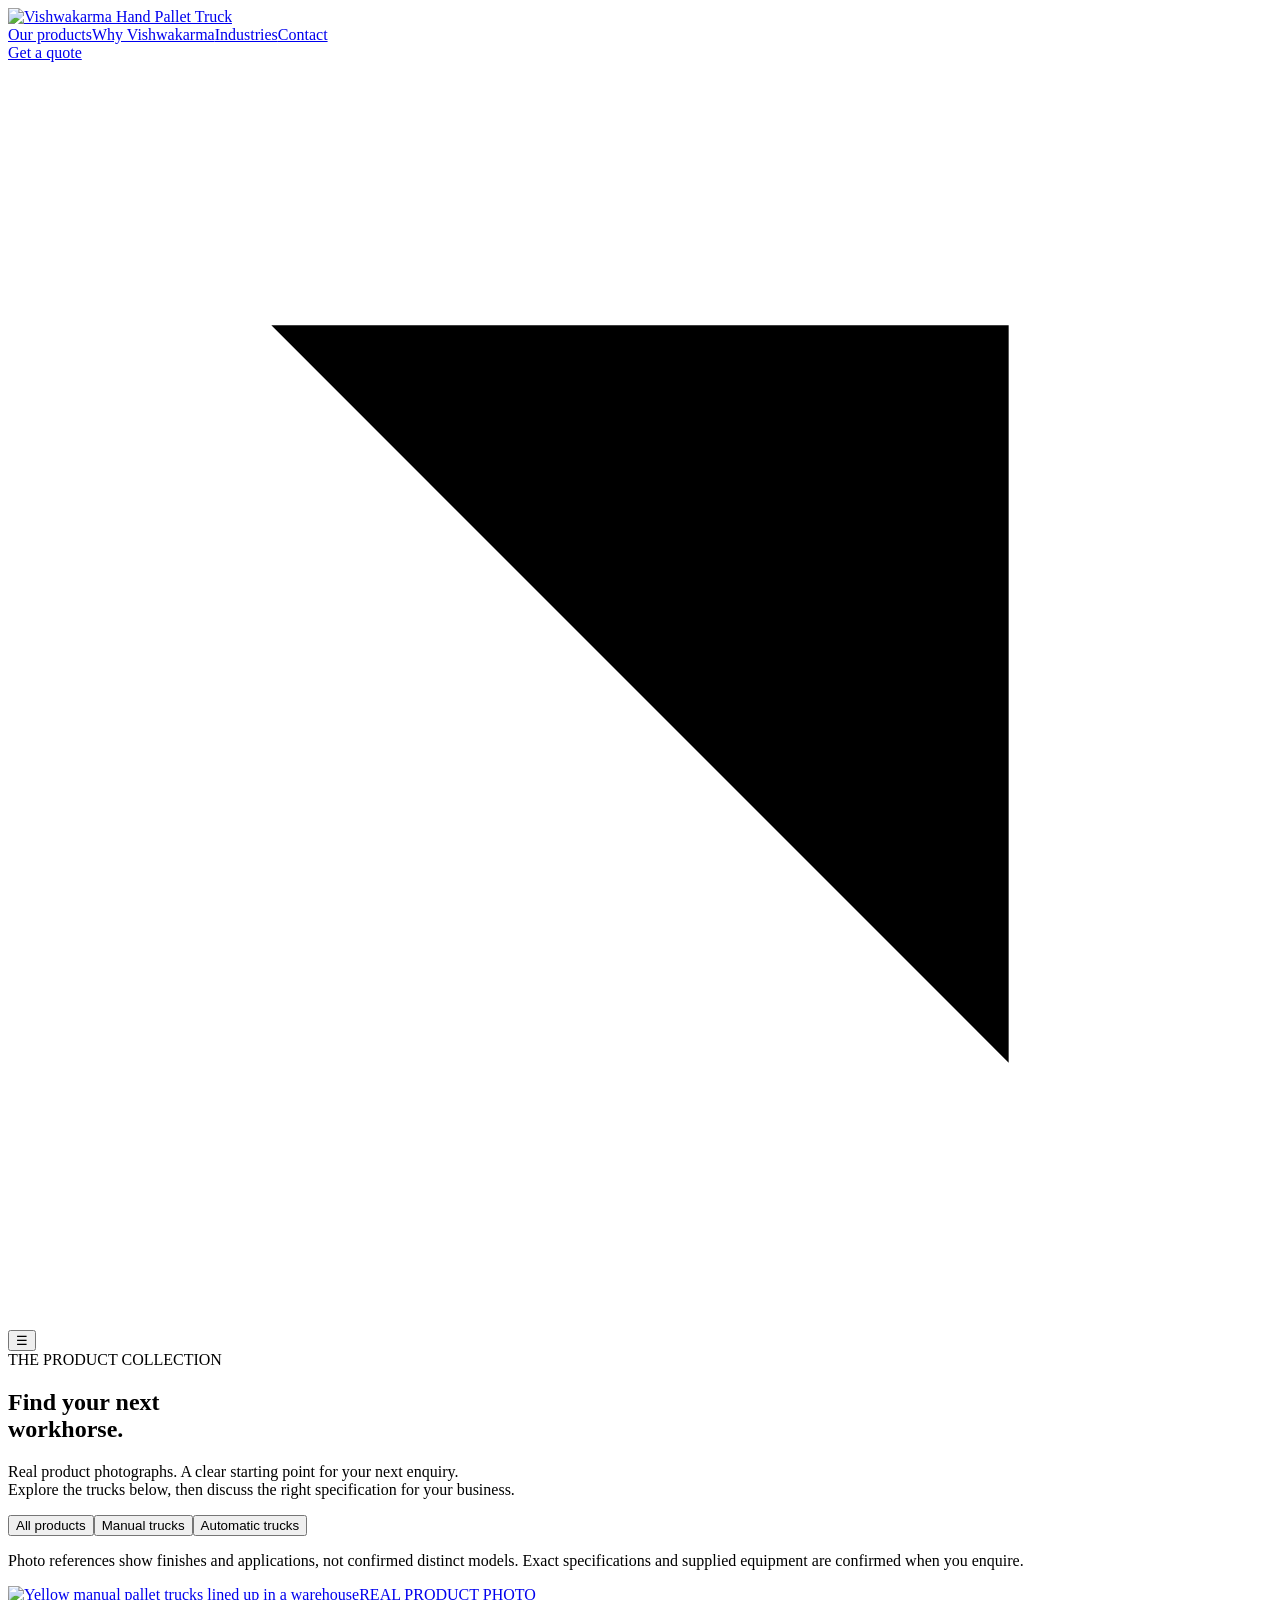
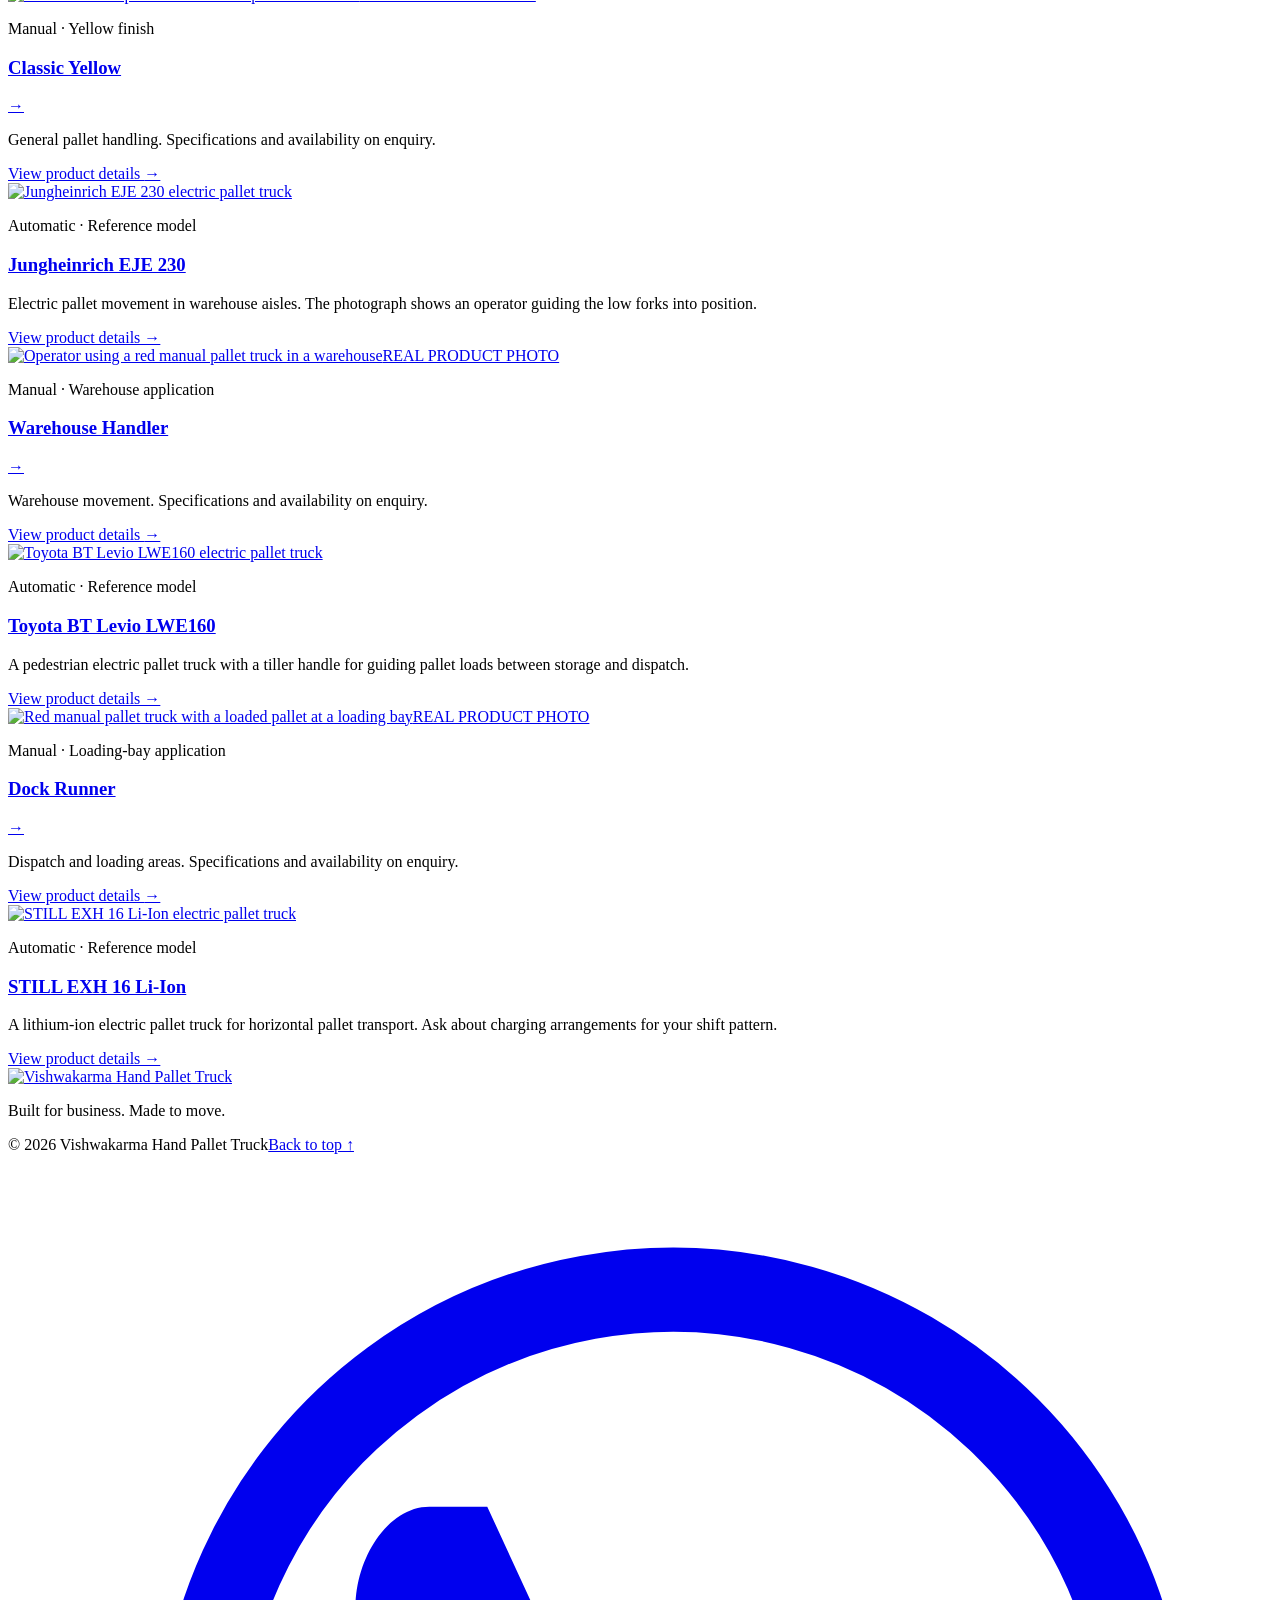
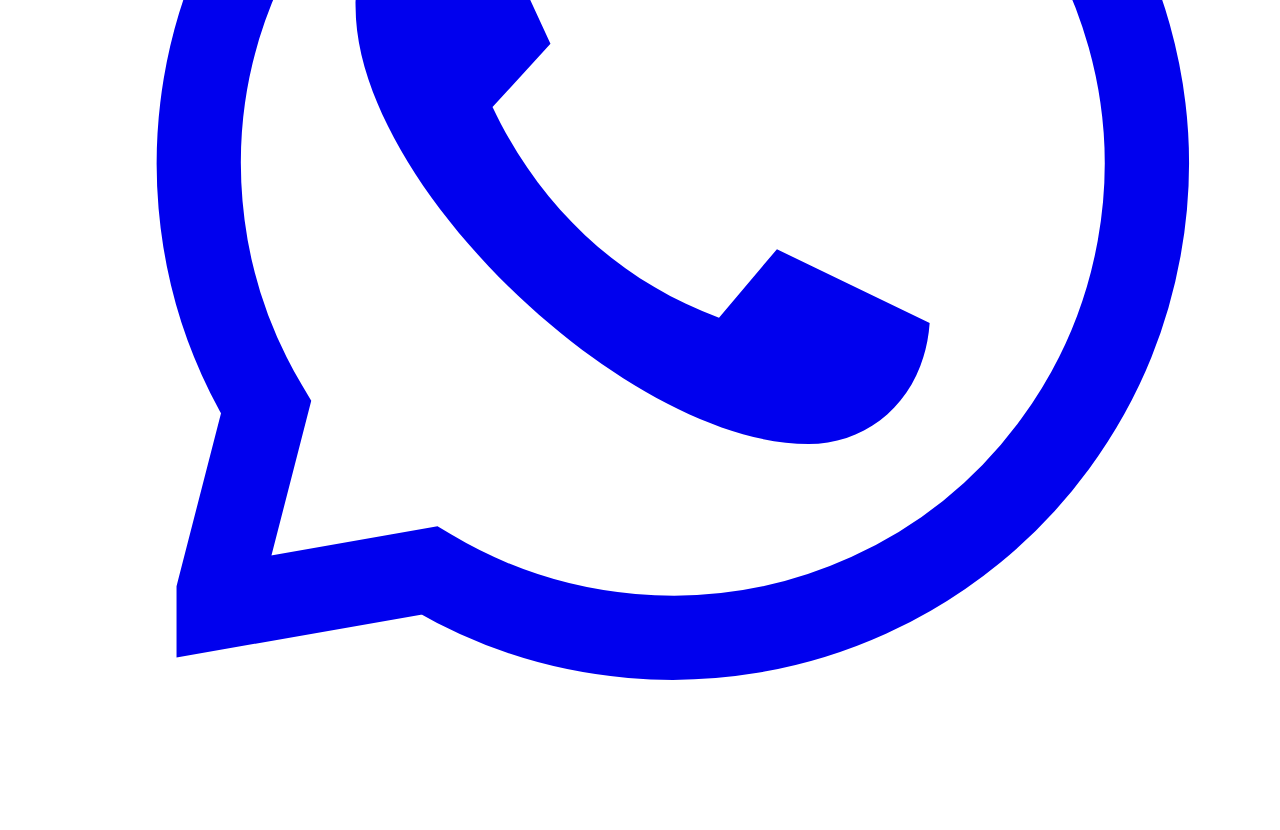
==== products/index.html @ 3842c7f4 "Publish products/index.html" ====
<!doctype html><html lang="en"><head><meta charset="UTF-8"><meta name="viewport" content="width=device-width,initial-scale=1"><title>Pallet Truck Products | Vishwakarma Hand Pallet Truck</title><meta name="description" content="Browse real pallet truck photos and basic details. Enquire about manual and automatic pallet trucks in Ahmedabad."><link rel="canonical" href="https://sahil7103.github.io/vishwakarma-pallet-trucks/products/"><meta property="og:title" content="Pallet Truck Products | Vishwakarma"><meta property="og:description" content="Browse real pallet truck photos and basic details. Enquire about manual and automatic pallet trucks in Ahmedabad."><meta property="og:type" content="website"><link rel="stylesheet" href="/vishwakarma-pallet-trucks/style.css"><script src="/vishwakarma-pallet-trucks/catalog.js" defer></script><link rel="stylesheet" href="/vishwakarma-pallet-trucks/motion.css"><script defer src="/vishwakarma-pallet-trucks/motion.js"></script></head><body><header><a class="brand" href="/vishwakarma-pallet-trucks/" aria-label="Vishwakarma home"><img class="brand-image" src="/vishwakarma-pallet-trucks/assets/vishwakarma-logo.svg" alt="Vishwakarma Hand Pallet Truck" width="1600" height="300"></a><nav aria-label="Main navigation"><a href="/vishwakarma-pallet-trucks/products/">Our products</a><a href="/vishwakarma-pallet-trucks/#why">Why Vishwakarma</a><a href="/vishwakarma-pallet-trucks/#industries">Industries</a><a href="/vishwakarma-pallet-trucks/#contact">Contact</a></nav><a class="button dark top-quote" href="/vishwakarma-pallet-trucks/#contact">Get a quote <span><svg class="arrow-icon" viewBox="0 0 24 24" aria-hidden="true"><path d="M5 19 19 5M5 5h14v14"/></svg></span></a><button class="menu" aria-label="Toggle navigation" aria-expanded="false">☰</button></header><main><section class="section catalog-intro"><div class="eyebrow">THE PRODUCT COLLECTION</div><h1>Find your next<br><span>workhorse.</span></h1><p>Real product photographs. A clear starting point for your next enquiry.<br>Explore the trucks below, then discuss the right specification for your business.</p><div class="catalog-filters" role="group" aria-label="Filter products"><button class="active" data-filter="all" aria-pressed="true">All products</button><button data-filter="manual" aria-pressed="false">Manual trucks</button><button data-filter="automatic" aria-pressed="false">Automatic trucks</button></div><p class="catalog-context">Photo references show finishes and applications, not confirmed distinct models. Exact specifications and supplied equipment are confirmed when you enquire.</p></section><section class="section catalog-list"><div class="product-grid catalog-grid" id="manual-products"><article class="product-card" data-category="manual"><a class="product-photo-link" href="/vishwakarma-pallet-trucks/products/manual-pallet-truck/" aria-label="View Classic Yellow: Yellow finish"><img src="/vishwakarma-pallet-trucks/assets/product-3.svg" alt="Yellow manual pallet trucks lined up in a warehouse" loading="lazy" width="1120" height="840"><span class="photo-label">REAL PRODUCT PHOTO</span></a><div class="product-info"><div><p class="catalog-kicker">Manual · Yellow finish</p><h3><a href="/vishwakarma-pallet-trucks/products/manual-pallet-truck/">Classic Yellow</a></h3></div><a class="round" href="/vishwakarma-pallet-trucks/products/manual-pallet-truck/" aria-label="View details: Yellow finish"><span aria-hidden="true">→</span></a></div><p>General pallet handling. Specifications and availability on enquiry.</p><a class="detail-link" href="/vishwakarma-pallet-trucks/products/manual-pallet-truck/">View product details <span aria-hidden="true">→</span></a></article><article class="product-card" data-category="automatic"><a class="product-photo-link" href="/vishwakarma-pallet-trucks/products/automatic-pallet-truck/"><img src="/vishwakarma-pallet-trucks/assets/electric-pallet-truck.svg" style="object-fit:contain;background:white" loading="lazy" alt="Jungheinrich EJE 230 electric pallet truck"></a><div class="product-info"><div><p class="catalog-kicker">Automatic · Reference model</p><h3><a href="/vishwakarma-pallet-trucks/products/automatic-pallet-truck/">Jungheinrich EJE 230</a></h3></div></div><p>Electric pallet movement in warehouse aisles. The photograph shows an operator guiding the low forks into position.</p><a class="detail-link" href="/vishwakarma-pallet-trucks/products/automatic-pallet-truck/">View product details →</a></article><article class="product-card" data-category="manual"><a class="product-photo-link" href="/vishwakarma-pallet-trucks/products/warehouse-pallet-truck/" aria-label="View Warehouse Handler: Warehouse application"><img src="/vishwakarma-pallet-trucks/assets/product-2.svg" alt="Operator using a red manual pallet truck in a warehouse" loading="lazy" width="1120" height="840"><span class="photo-label">REAL PRODUCT PHOTO</span></a><div class="product-info"><div><p class="catalog-kicker">Manual · Warehouse application</p><h3><a href="/vishwakarma-pallet-trucks/products/warehouse-pallet-truck/">Warehouse Handler</a></h3></div><a class="round" href="/vishwakarma-pallet-trucks/products/warehouse-pallet-truck/" aria-label="View details: Warehouse application"><span aria-hidden="true">→</span></a></div><p>Warehouse movement. Specifications and availability on enquiry.</p><a class="detail-link" href="/vishwakarma-pallet-trucks/products/warehouse-pallet-truck/">View product details <span aria-hidden="true">→</span></a></article><article class="product-card" data-category="automatic"><a class="product-photo-link" href="/vishwakarma-pallet-trucks/products/toyota-bt-levio/"><img src="/vishwakarma-pallet-trucks/assets/toyota-bt-levio.svg" style="object-fit:contain;background:white" loading="lazy" alt="Toyota BT Levio LWE160 electric pallet truck"></a><div class="product-info"><div><p class="catalog-kicker">Automatic · Reference model</p><h3><a href="/vishwakarma-pallet-trucks/products/toyota-bt-levio/">Toyota BT Levio LWE160</a></h3></div></div><p>A pedestrian electric pallet truck with a tiller handle for guiding pallet loads between storage and dispatch.</p><a class="detail-link" href="/vishwakarma-pallet-trucks/products/toyota-bt-levio/">View product details →</a></article><article class="product-card" data-category="manual"><a class="product-photo-link" href="/vishwakarma-pallet-trucks/products/loading-bay-pallet-truck/" aria-label="View Dock Runner: Loading-bay application"><img src="/vishwakarma-pallet-trucks/assets/product-1.svg" alt="Red manual pallet truck with a loaded pallet at a loading bay" loading="lazy" width="1120" height="840"><span class="photo-label">REAL PRODUCT PHOTO</span></a><div class="product-info"><div><p class="catalog-kicker">Manual · Loading-bay application</p><h3><a href="/vishwakarma-pallet-trucks/products/loading-bay-pallet-truck/">Dock Runner</a></h3></div><a class="round" href="/vishwakarma-pallet-trucks/products/loading-bay-pallet-truck/" aria-label="View details: Loading-bay application"><span aria-hidden="true">→</span></a></div><p>Dispatch and loading areas. Specifications and availability on enquiry.</p><a class="detail-link" href="/vishwakarma-pallet-trucks/products/loading-bay-pallet-truck/">View product details <span aria-hidden="true">→</span></a></article><article class="product-card" data-category="automatic"><a class="product-photo-link" href="/vishwakarma-pallet-trucks/products/still-exh-16/"><img src="/vishwakarma-pallet-trucks/assets/still-exh-16.svg" style="object-fit:contain;background:white" loading="lazy" alt="STILL EXH 16 Li-Ion electric pallet truck"></a><div class="product-info"><div><p class="catalog-kicker">Automatic · Reference model</p><h3><a href="/vishwakarma-pallet-trucks/products/still-exh-16/">STILL EXH 16 Li-Ion</a></h3></div></div><p>A lithium-ion electric pallet truck for horizontal pallet transport. Ask about charging arrangements for your shift pattern.</p><a class="detail-link" href="/vishwakarma-pallet-trucks/products/still-exh-16/">View product details →</a></article></div></section></main><footer><a class="brand" href="/vishwakarma-pallet-trucks/"><img class="brand-image" src="/vishwakarma-pallet-trucks/assets/vishwakarma-logo.svg" alt="Vishwakarma Hand Pallet Truck" width="1600" height="300"></a><p>Built for business. Made to move.</p><span>© 2026 Vishwakarma Hand Pallet Truck</span><a href="/vishwakarma-pallet-trucks/">Back to top ↑</a></footer><a class="whatsapp-chat" href="https://wa.me/919574641476" aria-label="Chat on WhatsApp with Vishwakarma" title="Chat on WhatsApp"><svg aria-hidden="true" viewBox="0 0 24 24" fill="none" stroke="currentColor" stroke-width="1.6"><path d="M4 19.7l.9-3.5a9 9 0 1 1 3.1 3.1L4 20z"/><path fill="currentColor" stroke="none" d="M8 6.7c-.8 0-1.4 1-1.4 1.9 0 3.4 5.2 8.3 8.6 8.3 1.2 0 2.2-.9 2.3-2.3l-2.9-1.4-1.1 1.3c-1.9-.7-3.4-2.1-4.3-4l1.1-1.2-1.2-2.6z"/></svg></a><script defer src="/vishwakarma-pallet-trucks/brand.js"></script></body></html>
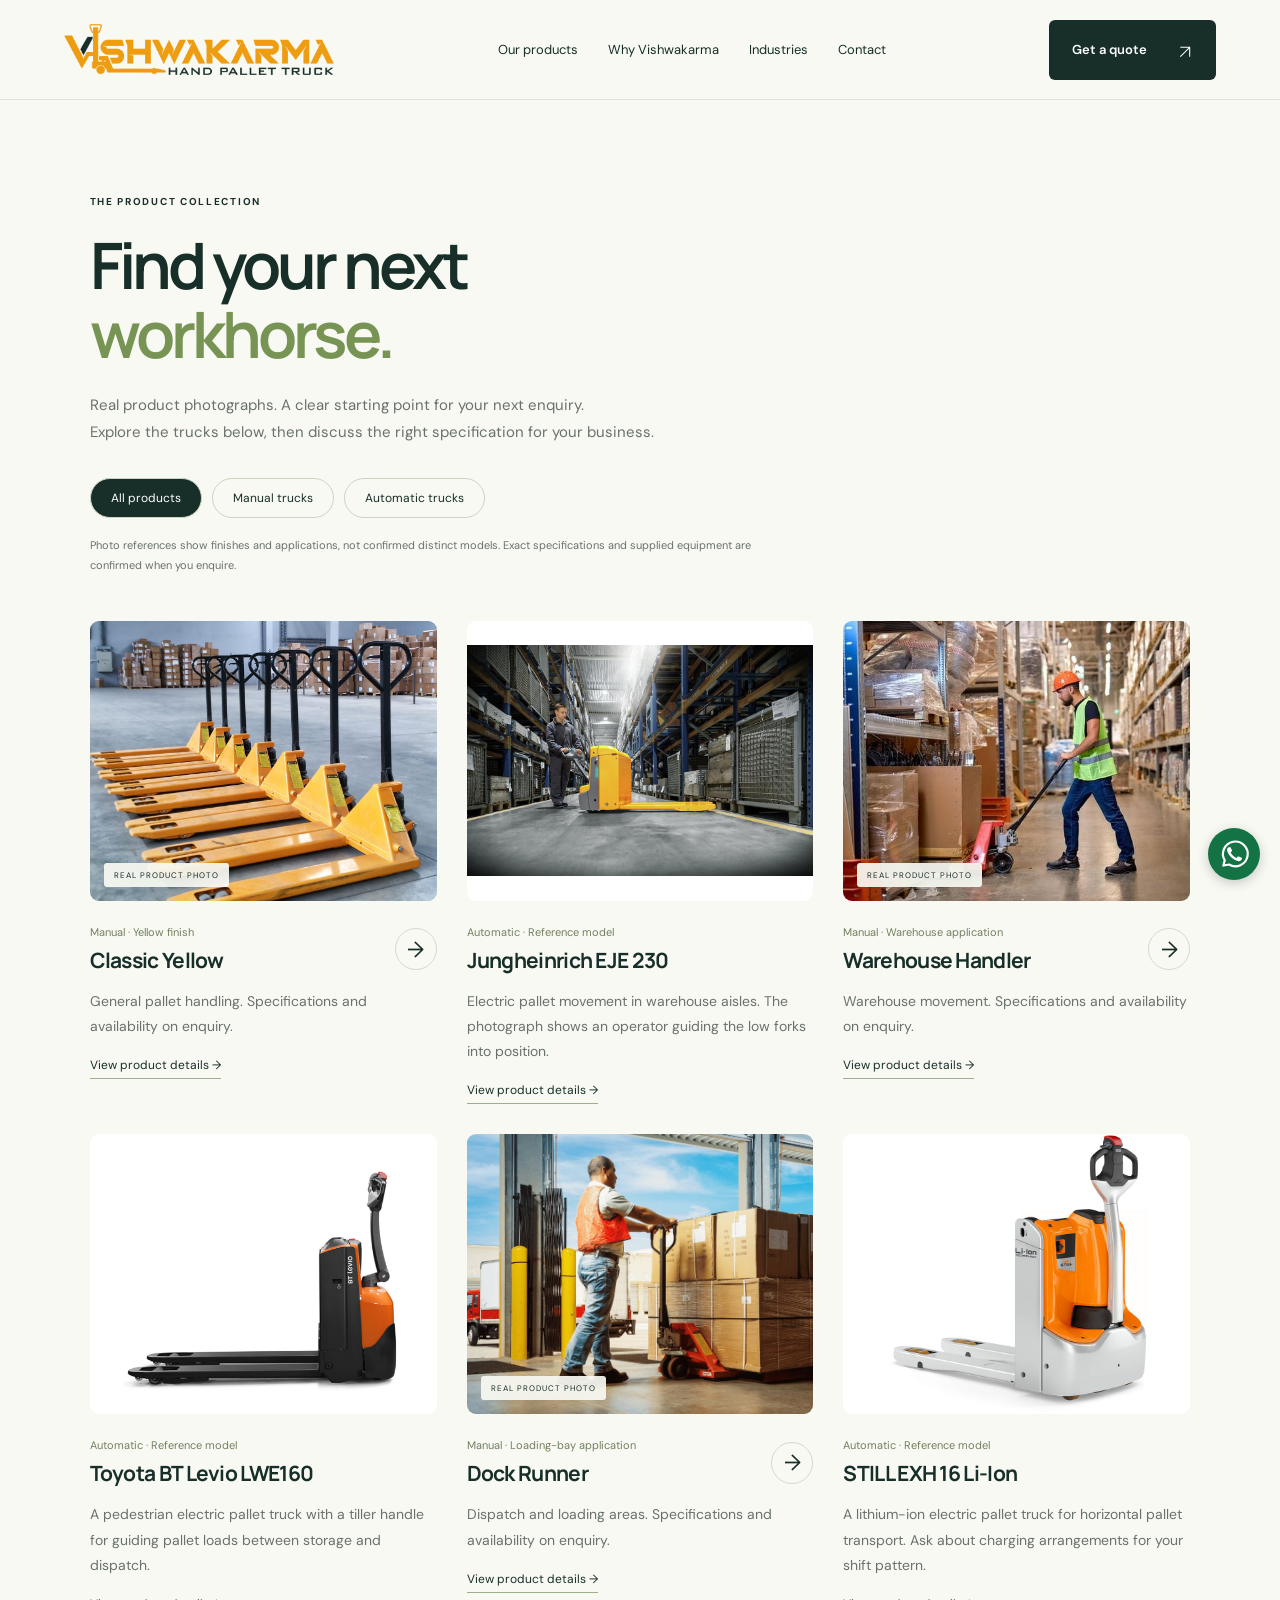
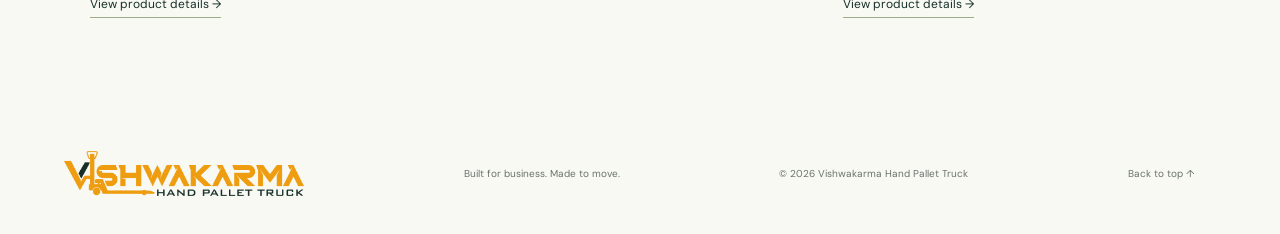
==== commit 424e71db: "fix: migrate products/index.html paths to custom domain" ====
--- a/products/index.html
+++ b/products/index.html
@@ -1 +1 @@
-<!doctype html><html lang="en"><head><meta charset="UTF-8"><meta name="viewport" content="width=device-width,initial-scale=1"><title>Pallet Truck Products | Vishwakarma Hand Pallet Truck</title><meta name="description" content="Browse real pallet truck photos and basic details. Enquire about manual and automatic pallet trucks in Ahmedabad."><link rel="canonical" href="https://sahil7103.github.io/vishwakarma-pallet-trucks/products/"><meta property="og:title" content="Pallet Truck Products | Vishwakarma"><meta property="og:description" content="Browse real pallet truck photos and basic details. Enquire about manual and automatic pallet trucks in Ahmedabad."><meta property="og:type" content="website"><link rel="stylesheet" href="/vishwakarma-pallet-trucks/style.css"><script src="/vishwakarma-pallet-trucks/catalog.js" defer></script><link rel="stylesheet" href="/vishwakarma-pallet-trucks/motion.css"><script defer src="/vishwakarma-pallet-trucks/motion.js"></script></head><body><header><a class="brand" href="/vishwakarma-pallet-trucks/" aria-label="Vishwakarma home"><img class="brand-image" src="/vishwakarma-pallet-trucks/assets/vishwakarma-logo.svg" alt="Vishwakarma Hand Pallet Truck" width="1600" height="300"></a><nav aria-label="Main navigation"><a href="/vishwakarma-pallet-trucks/products/">Our products</a><a href="/vishwakarma-pallet-trucks/#why">Why Vishwakarma</a><a href="/vishwakarma-pallet-trucks/#industries">Industries</a><a href="/vishwakarma-pallet-trucks/#contact">Contact</a></nav><a class="button dark top-quote" href="/vishwakarma-pallet-trucks/#contact">Get a quote <span><svg class="arrow-icon" viewBox="0 0 24 24" aria-hidden="true"><path d="M5 19 19 5M5 5h14v14"/></svg></span></a><button class="menu" aria-label="Toggle navigation" aria-expanded="false">☰</button></header><main><section class="section catalog-intro"><div class="eyebrow">THE PRODUCT COLLECTION</div><h1>Find your next<br><span>workhorse.</span></h1><p>Real product photographs. A clear starting point for your next enquiry.<br>Explore the trucks below, then discuss the right specification for your business.</p><div class="catalog-filters" role="group" aria-label="Filter products"><button class="active" data-filter="all" aria-pressed="true">All products</button><button data-filter="manual" aria-pressed="false">Manual trucks</button><button data-filter="automatic" aria-pressed="false">Automatic trucks</button></div><p class="catalog-context">Photo references show finishes and applications, not confirmed distinct models. Exact specifications and supplied equipment are confirmed when you enquire.</p></section><section class="section catalog-list"><div class="product-grid catalog-grid" id="manual-products"><article class="product-card" data-category="manual"><a class="product-photo-link" href="/vishwakarma-pallet-trucks/products/manual-pallet-truck/" aria-label="View Classic Yellow: Yellow finish"><img src="/vishwakarma-pallet-trucks/assets/product-3.svg" alt="Yellow manual pallet trucks lined up in a warehouse" loading="lazy" width="1120" height="840"><span class="photo-label">REAL PRODUCT PHOTO</span></a><div class="product-info"><div><p class="catalog-kicker">Manual · Yellow finish</p><h3><a href="/vishwakarma-pallet-trucks/products/manual-pallet-truck/">Classic Yellow</a></h3></div><a class="round" href="/vishwakarma-pallet-trucks/products/manual-pallet-truck/" aria-label="View details: Yellow finish"><span aria-hidden="true">→</span></a></div><p>General pallet handling. Specifications and availability on enquiry.</p><a class="detail-link" href="/vishwakarma-pallet-trucks/products/manual-pallet-truck/">View product details <span aria-hidden="true">→</span></a></article><article class="product-card" data-category="automatic"><a class="product-photo-link" href="/vishwakarma-pallet-trucks/products/automatic-pallet-truck/"><img src="/vishwakarma-pallet-trucks/assets/electric-pallet-truck.svg" style="object-fit:contain;background:white" loading="lazy" alt="Jungheinrich EJE 230 electric pallet truck"></a><div class="product-info"><div><p class="catalog-kicker">Automatic · Reference model</p><h3><a href="/vishwakarma-pallet-trucks/products/automatic-pallet-truck/">Jungheinrich EJE 230</a></h3></div></div><p>Electric pallet movement in warehouse aisles. The photograph shows an operator guiding the low forks into position.</p><a class="detail-link" href="/vishwakarma-pallet-trucks/products/automatic-pallet-truck/">View product details →</a></article><article class="product-card" data-category="manual"><a class="product-photo-link" href="/vishwakarma-pallet-trucks/products/warehouse-pallet-truck/" aria-label="View Warehouse Handler: Warehouse application"><img src="/vishwakarma-pallet-trucks/assets/product-2.svg" alt="Operator using a red manual pallet truck in a warehouse" loading="lazy" width="1120" height="840"><span class="photo-label">REAL PRODUCT PHOTO</span></a><div class="product-info"><div><p class="catalog-kicker">Manual · Warehouse application</p><h3><a href="/vishwakarma-pallet-trucks/products/warehouse-pallet-truck/">Warehouse Handler</a></h3></div><a class="round" href="/vishwakarma-pallet-trucks/products/warehouse-pallet-truck/" aria-label="View details: Warehouse application"><span aria-hidden="true">→</span></a></div><p>Warehouse movement. Specifications and availability on enquiry.</p><a class="detail-link" href="/vishwakarma-pallet-trucks/products/warehouse-pallet-truck/">View product details <span aria-hidden="true">→</span></a></article><article class="product-card" data-category="automatic"><a class="product-photo-link" href="/vishwakarma-pallet-trucks/products/toyota-bt-levio/"><img src="/vishwakarma-pallet-trucks/assets/toyota-bt-levio.svg" style="object-fit:contain;background:white" loading="lazy" alt="Toyota BT Levio LWE160 electric pallet truck"></a><div class="product-info"><div><p class="catalog-kicker">Automatic · Reference model</p><h3><a href="/vishwakarma-pallet-trucks/products/toyota-bt-levio/">Toyota BT Levio LWE160</a></h3></div></div><p>A pedestrian electric pallet truck with a tiller handle for guiding pallet loads between storage and dispatch.</p><a class="detail-link" href="/vishwakarma-pallet-trucks/products/toyota-bt-levio/">View product details →</a></article><article class="product-card" data-category="manual"><a class="product-photo-link" href="/vishwakarma-pallet-trucks/products/loading-bay-pallet-truck/" aria-label="View Dock Runner: Loading-bay application"><img src="/vishwakarma-pallet-trucks/assets/product-1.svg" alt="Red manual pallet truck with a loaded pallet at a loading bay" loading="lazy" width="1120" height="840"><span class="photo-label">REAL PRODUCT PHOTO</span></a><div class="product-info"><div><p class="catalog-kicker">Manual · Loading-bay application</p><h3><a href="/vishwakarma-pallet-trucks/products/loading-bay-pallet-truck/">Dock Runner</a></h3></div><a class="round" href="/vishwakarma-pallet-trucks/products/loading-bay-pallet-truck/" aria-label="View details: Loading-bay application"><span aria-hidden="true">→</span></a></div><p>Dispatch and loading areas. Specifications and availability on enquiry.</p><a class="detail-link" href="/vishwakarma-pallet-trucks/products/loading-bay-pallet-truck/">View product details <span aria-hidden="true">→</span></a></article><article class="product-card" data-category="automatic"><a class="product-photo-link" href="/vishwakarma-pallet-trucks/products/still-exh-16/"><img src="/vishwakarma-pallet-trucks/assets/still-exh-16.svg" style="object-fit:contain;background:white" loading="lazy" alt="STILL EXH 16 Li-Ion electric pallet truck"></a><div class="product-info"><div><p class="catalog-kicker">Automatic · Reference model</p><h3><a href="/vishwakarma-pallet-trucks/products/still-exh-16/">STILL EXH 16 Li-Ion</a></h3></div></div><p>A lithium-ion electric pallet truck for horizontal pallet transport. Ask about charging arrangements for your shift pattern.</p><a class="detail-link" href="/vishwakarma-pallet-trucks/products/still-exh-16/">View product details →</a></article></div></section></main><footer><a class="brand" href="/vishwakarma-pallet-trucks/"><img class="brand-image" src="/vishwakarma-pallet-trucks/assets/vishwakarma-logo.svg" alt="Vishwakarma Hand Pallet Truck" width="1600" height="300"></a><p>Built for business. Made to move.</p><span>© 2026 Vishwakarma Hand Pallet Truck</span><a href="/vishwakarma-pallet-trucks/">Back to top ↑</a></footer><a class="whatsapp-chat" href="https://wa.me/919574641476" aria-label="Chat on WhatsApp with Vishwakarma" title="Chat on WhatsApp"><svg aria-hidden="true" viewBox="0 0 24 24" fill="none" stroke="currentColor" stroke-width="1.6"><path d="M4 19.7l.9-3.5a9 9 0 1 1 3.1 3.1L4 20z"/><path fill="currentColor" stroke="none" d="M8 6.7c-.8 0-1.4 1-1.4 1.9 0 3.4 5.2 8.3 8.6 8.3 1.2 0 2.2-.9 2.3-2.3l-2.9-1.4-1.1 1.3c-1.9-.7-3.4-2.1-4.3-4l1.1-1.2-1.2-2.6z"/></svg></a><script defer src="/vishwakarma-pallet-trucks/brand.js"></script></body></html>+<!doctype html><html lang="en"><head><meta charset="UTF-8"><meta name="viewport" content="width=device-width,initial-scale=1"><title>Pallet Truck Products | Vishwakarma Hand Pallet Truck</title><meta name="description" content="Browse real pallet truck photos and basic details. Enquire about manual and automatic pallet trucks in Ahmedabad."><link rel="canonical" href="https://vishwakarmapallettrucks.in/products/"><meta property="og:title" content="Pallet Truck Products | Vishwakarma"><meta property="og:description" content="Browse real pallet truck photos and basic details. Enquire about manual and automatic pallet trucks in Ahmedabad."><meta property="og:type" content="website"><link rel="stylesheet" href="/style.css"><script src="/catalog.js" defer></script><link rel="stylesheet" href="/motion.css"><script defer src="/motion.js"></script></head><body><header><a class="brand" href="/" aria-label="Vishwakarma home"><img class="brand-image" src="/assets/vishwakarma-logo.svg" alt="Vishwakarma Hand Pallet Truck" width="1600" height="300"></a><nav aria-label="Main navigation"><a href="/products/">Our products</a><a href="/#why">Why Vishwakarma</a><a href="/#industries">Industries</a><a href="/#contact">Contact</a></nav><a class="button dark top-quote" href="/#contact">Get a quote <span><svg class="arrow-icon" viewBox="0 0 24 24" aria-hidden="true"><path d="M5 19 19 5M5 5h14v14"/></svg></span></a><button class="menu" aria-label="Toggle navigation" aria-expanded="false">☰</button></header><main><section class="section catalog-intro"><div class="eyebrow">THE PRODUCT COLLECTION</div><h1>Find your next<br><span>workhorse.</span></h1><p>Real product photographs. A clear starting point for your next enquiry.<br>Explore the trucks below, then discuss the right specification for your business.</p><div class="catalog-filters" role="group" aria-label="Filter products"><button class="active" data-filter="all" aria-pressed="true">All products</button><button data-filter="manual" aria-pressed="false">Manual trucks</button><button data-filter="automatic" aria-pressed="false">Automatic trucks</button></div><p class="catalog-context">Photo references show finishes and applications, not confirmed distinct models. Exact specifications and supplied equipment are confirmed when you enquire.</p></section><section class="section catalog-list"><div class="product-grid catalog-grid" id="manual-products"><article class="product-card" data-category="manual"><a class="product-photo-link" href="/products/manual-pallet-truck/" aria-label="View Classic Yellow: Yellow finish"><img src="/assets/product-3.svg" alt="Yellow manual pallet trucks lined up in a warehouse" loading="lazy" width="1120" height="840"><span class="photo-label">REAL PRODUCT PHOTO</span></a><div class="product-info"><div><p class="catalog-kicker">Manual · Yellow finish</p><h3><a href="/products/manual-pallet-truck/">Classic Yellow</a></h3></div><a class="round" href="/products/manual-pallet-truck/" aria-label="View details: Yellow finish"><span aria-hidden="true">→</span></a></div><p>General pallet handling. Specifications and availability on enquiry.</p><a class="detail-link" href="/products/manual-pallet-truck/">View product details <span aria-hidden="true">→</span></a></article><article class="product-card" data-category="automatic"><a class="product-photo-link" href="/products/automatic-pallet-truck/"><img src="/assets/electric-pallet-truck.svg" style="object-fit:contain;background:white" loading="lazy" alt="Jungheinrich EJE 230 electric pallet truck"></a><div class="product-info"><div><p class="catalog-kicker">Automatic · Reference model</p><h3><a href="/products/automatic-pallet-truck/">Jungheinrich EJE 230</a></h3></div></div><p>Electric pallet movement in warehouse aisles. The photograph shows an operator guiding the low forks into position.</p><a class="detail-link" href="/products/automatic-pallet-truck/">View product details →</a></article><article class="product-card" data-category="manual"><a class="product-photo-link" href="/products/warehouse-pallet-truck/" aria-label="View Warehouse Handler: Warehouse application"><img src="/assets/product-2.svg" alt="Operator using a red manual pallet truck in a warehouse" loading="lazy" width="1120" height="840"><span class="photo-label">REAL PRODUCT PHOTO</span></a><div class="product-info"><div><p class="catalog-kicker">Manual · Warehouse application</p><h3><a href="/products/warehouse-pallet-truck/">Warehouse Handler</a></h3></div><a class="round" href="/products/warehouse-pallet-truck/" aria-label="View details: Warehouse application"><span aria-hidden="true">→</span></a></div><p>Warehouse movement. Specifications and availability on enquiry.</p><a class="detail-link" href="/products/warehouse-pallet-truck/">View product details <span aria-hidden="true">→</span></a></article><article class="product-card" data-category="automatic"><a class="product-photo-link" href="/products/toyota-bt-levio/"><img src="/assets/toyota-bt-levio.svg" style="object-fit:contain;background:white" loading="lazy" alt="Toyota BT Levio LWE160 electric pallet truck"></a><div class="product-info"><div><p class="catalog-kicker">Automatic · Reference model</p><h3><a href="/products/toyota-bt-levio/">Toyota BT Levio LWE160</a></h3></div></div><p>A pedestrian electric pallet truck with a tiller handle for guiding pallet loads between storage and dispatch.</p><a class="detail-link" href="/products/toyota-bt-levio/">View product details →</a></article><article class="product-card" data-category="manual"><a class="product-photo-link" href="/products/loading-bay-pallet-truck/" aria-label="View Dock Runner: Loading-bay application"><img src="/assets/product-1.svg" alt="Red manual pallet truck with a loaded pallet at a loading bay" loading="lazy" width="1120" height="840"><span class="photo-label">REAL PRODUCT PHOTO</span></a><div class="product-info"><div><p class="catalog-kicker">Manual · Loading-bay application</p><h3><a href="/products/loading-bay-pallet-truck/">Dock Runner</a></h3></div><a class="round" href="/products/loading-bay-pallet-truck/" aria-label="View details: Loading-bay application"><span aria-hidden="true">→</span></a></div><p>Dispatch and loading areas. Specifications and availability on enquiry.</p><a class="detail-link" href="/products/loading-bay-pallet-truck/">View product details <span aria-hidden="true">→</span></a></article><article class="product-card" data-category="automatic"><a class="product-photo-link" href="/products/still-exh-16/"><img src="/assets/still-exh-16.svg" style="object-fit:contain;background:white" loading="lazy" alt="STILL EXH 16 Li-Ion electric pallet truck"></a><div class="product-info"><div><p class="catalog-kicker">Automatic · Reference model</p><h3><a href="/products/still-exh-16/">STILL EXH 16 Li-Ion</a></h3></div></div><p>A lithium-ion electric pallet truck for horizontal pallet transport. Ask about charging arrangements for your shift pattern.</p><a class="detail-link" href="/products/still-exh-16/">View product details →</a></article></div></section></main><footer><a class="brand" href="/"><img class="brand-image" src="/assets/vishwakarma-logo.svg" alt="Vishwakarma Hand Pallet Truck" width="1600" height="300"></a><p>Built for business. Made to move.</p><span>© 2026 Vishwakarma Hand Pallet Truck</span><a href="/">Back to top ↑</a></footer><a class="whatsapp-chat" href="https://wa.me/919574641476" aria-label="Chat on WhatsApp with Vishwakarma" title="Chat on WhatsApp"><svg aria-hidden="true" viewBox="0 0 24 24" fill="none" stroke="currentColor" stroke-width="1.6"><path d="M4 19.7l.9-3.5a9 9 0 1 1 3.1 3.1L4 20z"/><path fill="currentColor" stroke="none" d="M8 6.7c-.8 0-1.4 1-1.4 1.9 0 3.4 5.2 8.3 8.6 8.3 1.2 0 2.2-.9 2.3-2.3l-2.9-1.4-1.1 1.3c-1.9-.7-3.4-2.1-4.3-4l1.1-1.2-1.2-2.6z"/></svg></a><script defer src="/brand.js"></script></body></html>
--- a/style.css
+++ b/style.css
@@ -0,0 +1,22 @@
+@import url('https://fonts.googleapis.com/css2?family=DM+Sans:wght@400;450;500;550;600;650;700&family=Manrope:wght@400;500;600;650;700;750;800&display=swap');
+:root{--ink:#182f29;--lime:#ddf78c;--muted:#6a726c;--paper:#f8f9f3}*{box-sizing:border-box}html{scroll-behavior:smooth;scroll-padding-top:95px}body{margin:0;color:var(--ink);background:var(--paper);font-family:'DM Sans',Arial,sans-serif}button,input,select,textarea{font:inherit}a{color:inherit;text-decoration:none}button,a,input,select,textarea{ -webkit-tap-highlight-color:transparent}button{cursor:pointer}header{height:100px;display:flex;align-items:center;justify-content:space-between;padding:0 5%;border-bottom:1px solid #dfe3d9;background:var(--paper);position:relative;z-index:5}.brand{display:flex;align-items:center;gap:10px;font-size:14px;font-weight:800;letter-spacing:1px}.brand small{display:block;font-size:9px;letter-spacing:2px;margin-top:4px}.logo{height:40px;width:40px;background:var(--ink);color:var(--lime);font:bold 32px Arial;display:flex;align-items:center;justify-content:center;border-radius:5px;position:relative}.logo span{font-size:20px;position:absolute;right:0;top:0;background:var(--ink)}nav{display:flex;gap:30px;font-size:13px}nav a:hover,.text-link:hover{color:#74963a}.button{display:inline-flex;justify-content:space-between;gap:30px;align-items:center;padding:17px 23px;border:0;border-radius:6px;font-weight:600;font-size:13px;transition:transform .2s,box-shadow .2s}.button:hover{transform:translateY(-3px);box-shadow:0 6px 18px #172c291a}.button span{font-size:20px}.dark{background:var(--ink);color:white}.lime{background:var(--lime);color:var(--ink)}.menu{display:none}.hero{display:grid;grid-template-columns:1fr 1.08fr;min-height:650px;padding:30px 3% 35px 5%;gap:20px}.hero-copy{align-self:center;padding:35px 0}.eyebrow{font-size:10px;letter-spacing:1.7px;font-weight:700;display:flex;align-items:center;gap:9px}.eyebrow i{width:6px;height:6px;background:#78974c;border-radius:50%}h1,h2,h3,p{margin:0}h1,h2,h3{font-family:Manrope,Arial,sans-serif}h1{font-size:clamp(48px,5.35vw,82px);letter-spacing:-4px;line-height:1.08;font-weight:650;margin:27px 0 24px}h1>span{display:block;color:#789454}.hero-copy>p{font-size:16px;line-height:1.8;max-width:380px;color:var(--muted)}.hero-actions{display:flex;gap:27px;align-items:center;margin-top:32px}.text-link{font-size:13px;font-weight:600}.text-link span{margin-left:10px}.hero-note{font-size:10px;display:flex;gap:10px;align-items:center;margin-top:42px;color:#667066}.check{border:1px solid #849a72;border-radius:50%;padding:1px 3px;color:#526e3d}.hero-note b{font-size:7px}.hero-visual{background:radial-gradient(ellipse at 50% 40%,#f2f7e4,#e6edda 80%);position:relative;border-radius:12px;min-height:590px;overflow:hidden}.visual-top{display:flex;justify-content:space-between;padding:28px;font-size:9px;font-weight:600;letter-spacing:1.5px}.big-type{position:absolute;top:85px;width:100%;text-align:center;font:800 clamp(90px,11vw,165px) Manrope,Arial;color:#cfdbc0;letter-spacing:-10px}.hero-visual canvas{position:absolute;inset:40px 0 60px;width:100%;height:calc(100% - 100px);cursor:grab;touch-action:pan-y}.hero-visual canvas:active{cursor:grabbing}.annotation{position:absolute;right:26px;top:48%;display:flex;gap:9px;font-size:10px;line-height:1.7;pointer-events:none}.pulse{width:7px;height:7px;border-radius:50%;background:#789454;box-shadow:0 0 0 5px #78945419;margin-top:7px}.model-bottom{position:absolute;bottom:61px;left:28px;right:28px;display:flex;justify-content:space-between;align-items:center}.model-tag{font-size:8px;letter-spacing:1.8px;font-weight:700}.model-bottom h2{font-size:20px;margin-top:7px;letter-spacing:-.6px}#rotate{border:1px solid #a9b59d;border-radius:50%;background:transparent;width:35px;height:35px;color:var(--ink)}.drag-note{position:absolute;bottom:25px;width:100%;text-align:center;font-size:8px;letter-spacing:1.8px}.illustration-note{position:absolute;bottom:9px;width:100%;text-align:center;font-size:7px;color:#737e68}.benefit-bar{border-block:1px solid #dfe3d9;display:flex;justify-content:space-between;align-items:center;padding:25px 5%;font-size:12px}.benefit-bar span:first-child{font-size:18px}.benefit-bar b{font-size:13px;margin-left:8px}.section{padding:95px 7%}.section-heading{display:flex;justify-content:space-between;align-items:end;margin-bottom:40px}h2{font-size:43px;line-height:1.2;letter-spacing:-1.8px;font-weight:600}.section .eyebrow{margin-bottom:20px}.section-heading p,.product-card>p,.why p,.industry-grid p,.faq p{color:var(--muted);font-size:14px;line-height:1.8}.product-grid{display:grid;grid-template-columns:1fr 1fr;gap:30px}.product-art{height:340px;position:relative;border-radius:9px;overflow:hidden;background:#edf0e7}.electric{background:#e7eceb}.pill{position:absolute;top:22px;left:22px;border:1px solid #c8d0c0;border-radius:20px;padding:7px 11px;font-size:8px;letter-spacing:1px}.product-art canvas{width:100%;height:100%}.art-number{position:absolute;right:22px;bottom:20px;font-size:12px;color:#7d8979}.product-info{display:flex;align-items:center;justify-content:space-between;margin:24px 0 15px}.product-info h3{font-size:23px;letter-spacing:-.7px}.product-info p{font-size:12px;margin-top:7px;color:#687465}.round{width:42px;height:42px;border:1px solid #d3dbca;border-radius:50%;font-size:22px;background:transparent;color:var(--ink)}.round:hover{background:var(--lime)}.tags{display:flex;gap:8px;margin-top:19px}.tags span{border:1px solid #dfe3d9;padding:7px 10px;border-radius:4px;font-size:10px}.spec-note{margin-top:30px;font-size:11px;color:var(--muted)}.why{background:var(--ink);color:#f4f6ee;display:grid;grid-template-columns:1fr 1fr;gap:90px}.why .eyebrow{color:var(--lime)}.why p{color:#bbc6bb}.why>div>p{max-width:370px;margin:22px 0 27px}.why-list article{display:flex;gap:20px;padding:26px 0;border-bottom:1px solid #ffffff25}.why-list article>span{color:#a4bb8c;font-size:12px}.why-list h3{font-size:18px;font-weight:500;margin-bottom:10px}.why-list p{font-size:12px}.industry-grid{display:grid;grid-template-columns:repeat(4,1fr);border-block:1px solid #dfe3d9}.industry-grid article{padding:30px 20px;border-right:1px solid #dfe3d9}.industry-grid article:first-child{padding-left:0}.industry-grid article:last-child{border:0}.industry-grid article>span{display:block;font-size:30px;margin-bottom:25px;color:#6d8855}.industry-grid h3{font-size:17px;margin-bottom:8px}.industry-grid p{font-size:12px}.faq{padding-top:10px;display:grid;grid-template-columns:1fr 1.15fr;gap:60px}.faq h2{font-size:34px}details{border-bottom:1px solid #d5ddcd;padding:20px 0}summary{font-size:14px;cursor:pointer;list-style:none;display:flex;justify-content:space-between;gap:20px}summary:after{content:'+';font-size:18px}details[open] summary:after{content:'−'}details p{padding-top:15px}.contact{background:#eaf0df;display:grid;grid-template-columns:1fr 1fr;gap:70px}.contact h2{font-size:53px}.contact h2 span{color:#88a35b}.contact>div>p{font-size:14px;color:var(--muted);line-height:1.8;margin:24px 0 40px}.contact-details{display:flex;gap:30px}.contact-details small{font-size:8px;letter-spacing:1px}.contact-details p{font-size:12px;line-height:1.8;margin-top:10px}form{background:var(--paper);padding:30px;border-radius:10px}.form-title{display:flex;justify-content:space-between;font-size:20px;font-weight:600;margin-bottom:24px}.fields{display:grid;grid-template-columns:1fr 1fr;gap:15px}label{display:block;font-size:11px;font-weight:600;margin-bottom:15px}input,select,textarea{width:100%;background:transparent;border:1px solid #d8dfd0;border-radius:4px;padding:11px 10px;font-size:12px;margin-top:8px;color:var(--ink)}textarea{resize:vertical}form .button{width:100%}.form-note{font-size:9px;color:var(--muted);display:block;margin-top:13px;line-height:1.6}#form-result{font-size:12px;line-height:1.6;margin-top:15px;padding:12px;background:#e5edda}#form-result a{text-decoration:underline;font-weight:bold}footer{padding:38px 5%;display:flex;align-items:center;justify-content:space-between;gap:20px}footer p,footer>span,footer>a:last-child{font-size:10px;color:var(--muted)}:focus-visible{outline:3px solid #8baa57;outline-offset:4px}.reveal{opacity:0;transform:translateY(20px);transition:opacity .7s,transform .7s}.reveal.visible{opacity:1;transform:none}@media(min-width:1500px){body{max-width:1800px;margin:auto}}@media(max-width:1000px){nav{gap:16px;font-size:11px}header{padding:0 4%}.hero{padding-left:4%;min-height:590px}.hero-visual{min-height:540px}h1{letter-spacing:-3px}.hero-actions{gap:16px}.hero-note{flex-wrap:wrap;max-width:290px}.annotation{right:14px}.section{padding:65px 5%}.why,.contact{gap:35px}h2{font-size:36px}.contact h2{font-size:43px}.contact-details{flex-direction:column;gap:15px}.product-art{height:290px}footer p{display:none}}@media(max-width:700px){header{height:78px}.brand{font-size:11px}.brand small{font-size:7px}.top-quote{padding:11px 13px;font-size:10px;gap:12px;margin-left:auto;margin-right:15px}.menu{display:block;border:0;background:none;font-size:23px;color:var(--ink)}nav{display:none;position:absolute;top:78px;left:0;right:0;background:var(--paper);padding:25px;box-shadow:0 15px 20px #0001}nav.open{display:flex;flex-direction:column;gap:23px}.hero{display:flex;flex-direction:column;padding:15px 5% 25px;gap:5px}.hero-copy{width:100%;padding:25px 0}h1{font-size:58px;margin:23px 0;letter-spacing:-3px}.hero-copy>p{font-size:14px}.hero-actions{gap:22px}.hero-note{max-width:none;margin-top:26px;font-size:9px}.hero-visual{min-height:460px;width:100%}.big-type{font-size:110px;top:60px}.benefit-bar{display:grid;grid-template-columns:1fr 1fr;gap:20px;font-size:10px;padding:22px 5%}.benefit-bar span:first-child{font-size:14px}.benefit-bar b{font-size:11px}.section{padding:55px 6%}.section-heading{display:block}.section-heading p{margin-top:20px;font-size:12px}h2{font-size:34px}.product-grid,.why,.faq,.contact{grid-template-columns:1fr;gap:35px}.product-art{height:300px}.product-info h3{font-size:22px}.product-card>p{font-size:12px}.why{gap:20px}.industry-grid{grid-template-columns:1fr 1fr}.industry-grid article{padding:25px 12px!important}.industry-grid article:nth-child(2){border-right:0}.industry-grid article:nth-child(-n+2){border-bottom:1px solid #dfe3d9}.industry-grid h3{font-size:15px}.faq{padding-top:0;gap:20px}.contact-details{flex-direction:row;gap:20px}.contact h2{font-size:43px}form{padding:22px}.fields{gap:10px}footer{flex-wrap:wrap;padding:30px 6%}footer>span{width:100%;order:3}.eyebrow{font-size:8px;letter-spacing:1.3px}}@media(prefers-reduced-motion:reduce){html{scroll-behavior:auto}*,*:before,*:after{transition:none!important;animation:none!important}.reveal{opacity:1;transform:none}}
+
+.arrow-icon{display:inline-block;width:16px;height:16px;fill:none;stroke:currentColor;stroke-width:1.6;vertical-align:middle;flex-shrink:0}.logo .arrow-icon{width:15px;height:15px}.logo span{line-height:15px}.why-list article>.arrow-icon{margin-left:auto}.round .arrow-icon{width:20px;height:20px}
+
+.brand-image{display:block;width:270px;height:auto;max-width:100%;border-radius:3px}.contact-details{flex-direction:column;gap:22px}.contact-details a:hover{text-decoration:underline}.contact-email{overflow-wrap:anywhere}footer .brand-image{width:240px}@media(max-width:1000px){header .brand-image{width:220px}}@media(max-width:700px){header .brand{min-width:0;flex:1}header .brand-image{width:210px}header .top-quote{flex-shrink:0;margin-left:12px;margin-right:10px}header .menu{flex-shrink:0}.contact-details{flex-direction:column;gap:20px}}
+
+.real-hero{background:#dbe4d3;isolation:isolate;transform-style:preserve-3d;animation:photo-enter .9s ease both}.hero-product-photo{width:100%;height:100%;position:absolute;inset:0;object-fit:cover;object-position:center;transition:transform 1.1s}.real-hero:hover .hero-product-photo{transform:scale(1.035)}.photo-overlay{position:absolute;inset:auto 0 0;padding:70px 30px 30px;color:white;background:linear-gradient(transparent,#0c241be8)}.photo-overlay h2{font-size:30px;margin:12px 0 18px}.photo-overlay a{font-size:12px}.catalog-grid{grid-template-columns:repeat(3,minmax(0,1fr))}.product-photo-link{display:block;height:280px;position:relative;border-radius:9px;overflow:hidden;background:#e3e7de}.product-photo-link img{width:100%;height:100%;object-fit:cover;transition:transform .6s}.product-photo-link:hover img{transform:scale(1.045)}.photo-label{position:absolute;left:14px;bottom:14px;background:#f8f9f3ed;padding:7px 10px;border-radius:3px;font-size:8px;letter-spacing:1px}.catalog-kicker{margin:0 0 7px!important;color:#71805f!important;font-size:11px!important}.catalog-grid h3{font-size:21px}.round{display:inline-flex;align-items:center;justify-content:center;flex-shrink:0}.detail-link{display:inline-block;margin-top:18px;border-bottom:1px solid #9eae8c;padding-bottom:5px;font-size:12px}.catalog-actions{display:flex;justify-content:space-between;gap:25px;align-items:center;margin-top:40px}.catalog-actions p{font-size:12px}.catalog-actions p a{display:block;margin-top:7px;text-decoration:underline}.catalog-intro{padding-bottom:25px}.catalog-intro h1{font-size:64px;margin-top:22px}.catalog-intro>p{font-size:15px;line-height:1.8;color:var(--muted)}.catalog-filters{display:flex;gap:10px;margin:32px 0 18px;flex-wrap:wrap}.catalog-filters button{border:1px solid #cbd5c1;background:transparent;color:var(--ink);padding:11px 20px;border-radius:30px;font-size:12px}.catalog-filters .active{background:var(--ink);color:white}.catalog-context{font-size:11px!important;max-width:700px}.catalog-list{padding-top:20px}.automatic-enquiry{background:#eaf0df;padding:35px;display:flex;align-items:center;justify-content:space-between;gap:35px;margin-top:45px;border-radius:10px}.automatic-enquiry h2{font-size:29px}.automatic-enquiry p{font-size:13px;line-height:1.8;max-width:550px;margin-top:14px}.automatic-enquiry .button{flex-shrink:0}[hidden]{display:none!important}.breadcrumbs{display:flex;position:static;background:none;box-shadow:none;padding:0;margin-bottom:35px;font-size:12px;gap:12px;flex-wrap:wrap}.detail-section{padding-top:45px}.detail-grid{display:grid;grid-template-columns:1.1fr 1fr;gap:65px;align-items:start}.detail-photo{width:100%;height:auto;max-height:620px;object-fit:contain;background:#e9ede4;border-radius:8px;display:block}.photo-caption{font-size:10px;color:var(--muted);margin-top:12px}.detail-copy h1{font-size:46px;letter-spacing:-2px;margin-top:18px}.detail-copy>p,.automatic-detail>p{font-size:14px;line-height:1.8;color:var(--muted)}.specs{margin:28px 0}.specs div{display:flex;justify-content:space-between;gap:22px;border-bottom:1px solid #d9e0d0;padding:14px 0;font-size:12px}.specs dt{color:var(--muted)}.specs dd{margin:0;text-align:right;font-weight:600}.detail-call{display:block;margin-top:17px;font-size:13px;text-decoration:underline}.detail-disclaimer{font-size:10px!important;margin-top:22px}.detail-bottom{padding:45px 7%;background:#eaf0df}.detail-bottom h2{font-size:29px}.detail-bottom p{font-size:13px;margin:16px 0 22px}.detail-bottom a{font-size:13px;text-decoration:underline}.automatic-detail{max-width:950px;min-height:70vh}.automatic-detail .eyebrow{margin-top:50px}.automatic-detail h1{font-size:66px}.availability-note{margin:25px 0;padding:20px;background:#eaf0df;font-size:13px;border-radius:5px}@keyframes photo-enter{from{opacity:0;transform:perspective(1400px) rotateY(-5deg) translateY(18px)}to{opacity:1;transform:perspective(1400px) rotateY(0) translateY(0)}}@media(max-width:1000px){.catalog-grid{gap:20px}.product-photo-link{height:230px}.catalog-grid h3{font-size:18px}.detail-grid{gap:30px}}@media(max-width:700px){.catalog-grid,.detail-grid{grid-template-columns:1fr}.product-photo-link{height:300px}.catalog-grid{gap:35px}.catalog-actions,.automatic-enquiry{flex-direction:column;align-items:flex-start}.catalog-intro h1,.automatic-detail h1{font-size:49px}.detail-copy h1{font-size:39px}.breadcrumbs{display:flex}.detail-grid{gap:35px}.real-hero{min-height:480px}.photo-overlay h2{font-size:28px}.automatic-enquiry{padding:25px}.catalog-intro>p{font-size:13px}.detail-photo{max-height:480px}.catalog-grid h3{font-size:23px}}
+
+.whatsapp-chat{position:fixed;right:20px;bottom:20px;z-index:8;background:#147344;color:white;border-radius:50%;width:52px;height:52px;display:grid;place-items:center;box-shadow:0 3px 12px #0003}.whatsapp-chat svg{width:33px;height:33px}.whatsapp-chat:hover{background:#105d37}footer{padding-right:85px}
+
+.visit-row{display:flex;gap:14px;align-items:flex-start}
+.visit-row strong{font-size:14px}
+.visit-row p{margin-top:4px;overflow-wrap:anywhere}
+.visit-icon{display:grid;place-items:center;width:44px;height:44px;flex:none;border-radius:50%;background:#d4e1c5;color:#183629}
+.visit-icon:hover,.visit-icon:focus-visible{background:#c4d8ae}
+.visit-icon svg{width:21px;height:21px}
+.visit-map{margin-top:24px;border:1px solid #ced8c3;border-radius:9px;overflow:hidden;background:#f8f9f3}
+.visit-map iframe{display:block;width:100%;height:220px;border:0}
+.visit-map a{display:block;padding:15px;font-size:13px;font-weight:600}
+.contact form{align-self:start}
+.quote-error:not(:empty){display:block;margin-top:5px;font-size:12px;color:#9a2525}#enquiry [aria-invalid=true]{border:2px solid #b83c38}
--- a/motion.css
+++ b/motion.css
@@ -0,0 +1,38 @@
+.showcase{position:relative;overflow:hidden;border-radius:12px;min-height:590px;background:#182f29;color:#fff;isolation:isolate}
+.scene,.scene img{position:absolute;inset:0;width:100%;height:100%}
+.scene img{object-fit:cover}
+.scene-copy{position:absolute;inset:auto 0 0;padding:100px 32px 78px;background:linear-gradient(transparent,rgba(10,24,19,.88) 55%,#0a1813)}
+.scene-copy h2{font-size:clamp(29px,3vw,48px);letter-spacing:-1.4px}
+.scene-copy p{max-width:39ch;margin:12px 0 16px;font-size:14px;line-height:1.55;color:#e1e8dc}
+.scene-copy a{font-size:13px;text-decoration:underline;text-underline-offset:4px}
+.scene-controls{position:absolute;right:24px;bottom:20px;display:flex;gap:12px;align-items:center}
+.scene-controls button{background:transparent;color:white;border:1px solid #ffffff70;border-radius:50%;width:40px;height:40px;font-size:18px}
+.scene-controls button:hover{background:#ffffff25}
+.scene-controls output{font:12px monospace}
+@media(prefers-reduced-motion:no-preference){
+.scene img{animation:scene-pan 1.15s ease-out both}
+.scene-copy h2,.scene-copy p,.hero-copy h1,.catalog-intro h1,.detail-copy h1{animation:text-rise .7s ease-out both}
+.scene-copy p{animation-delay:.10s}
+@keyframes scene-pan{from{opacity:.45;transform:perspective(1200px) scale(1.06) rotateY(1deg)}to{opacity:1;transform:none}}
+@keyframes text-rise{from{opacity:0;clip-path:inset(0 0 100%);transform:translateY(16px)}to{opacity:1;clip-path:inset(0);transform:none}}
+}
+@media(max-width:700px){.showcase{width:100%;min-height:440px}.scene-copy{padding-inline:20px}}
+
+.scene-controls{z-index:2}.scene-controls button:first-child{width:auto;padding:0 12px;border-radius:20px;font-size:12px}.showcase .scene img{animation:none}
+
+@media (max-width:700px) {
+  .hero-copy,.contact > *, .detail-grid > *, .fields > * {min-width:0}
+  header .menu,.scene-controls button,.catalog-filters button {min-height:44px;min-width:44px}
+  .showcase {min-height:clamp(360px,105vw,460px)}
+  .scene-controls {right:16px;bottom:14px;gap:8px}
+  .scene-copy {padding:85px 20px 72px}
+  .hero-copy h1 {font-size:clamp(44px,11vw,66px)}
+  .breadcrumbs {flex-direction:row;align-items:center}
+  .product-photo-link {height:clamp(240px,73vw,360px)}
+  footer {padding-bottom:82px}
+}
+@media (max-width:520px) {
+  .contact .fields {grid-template-columns:minmax(0,1fr)}
+  .contact :is(input,select,textarea) {width:100%;min-height:44px;font-size:16px}
+  .contact form {padding:clamp(16px,5vw,24px)}
+}
